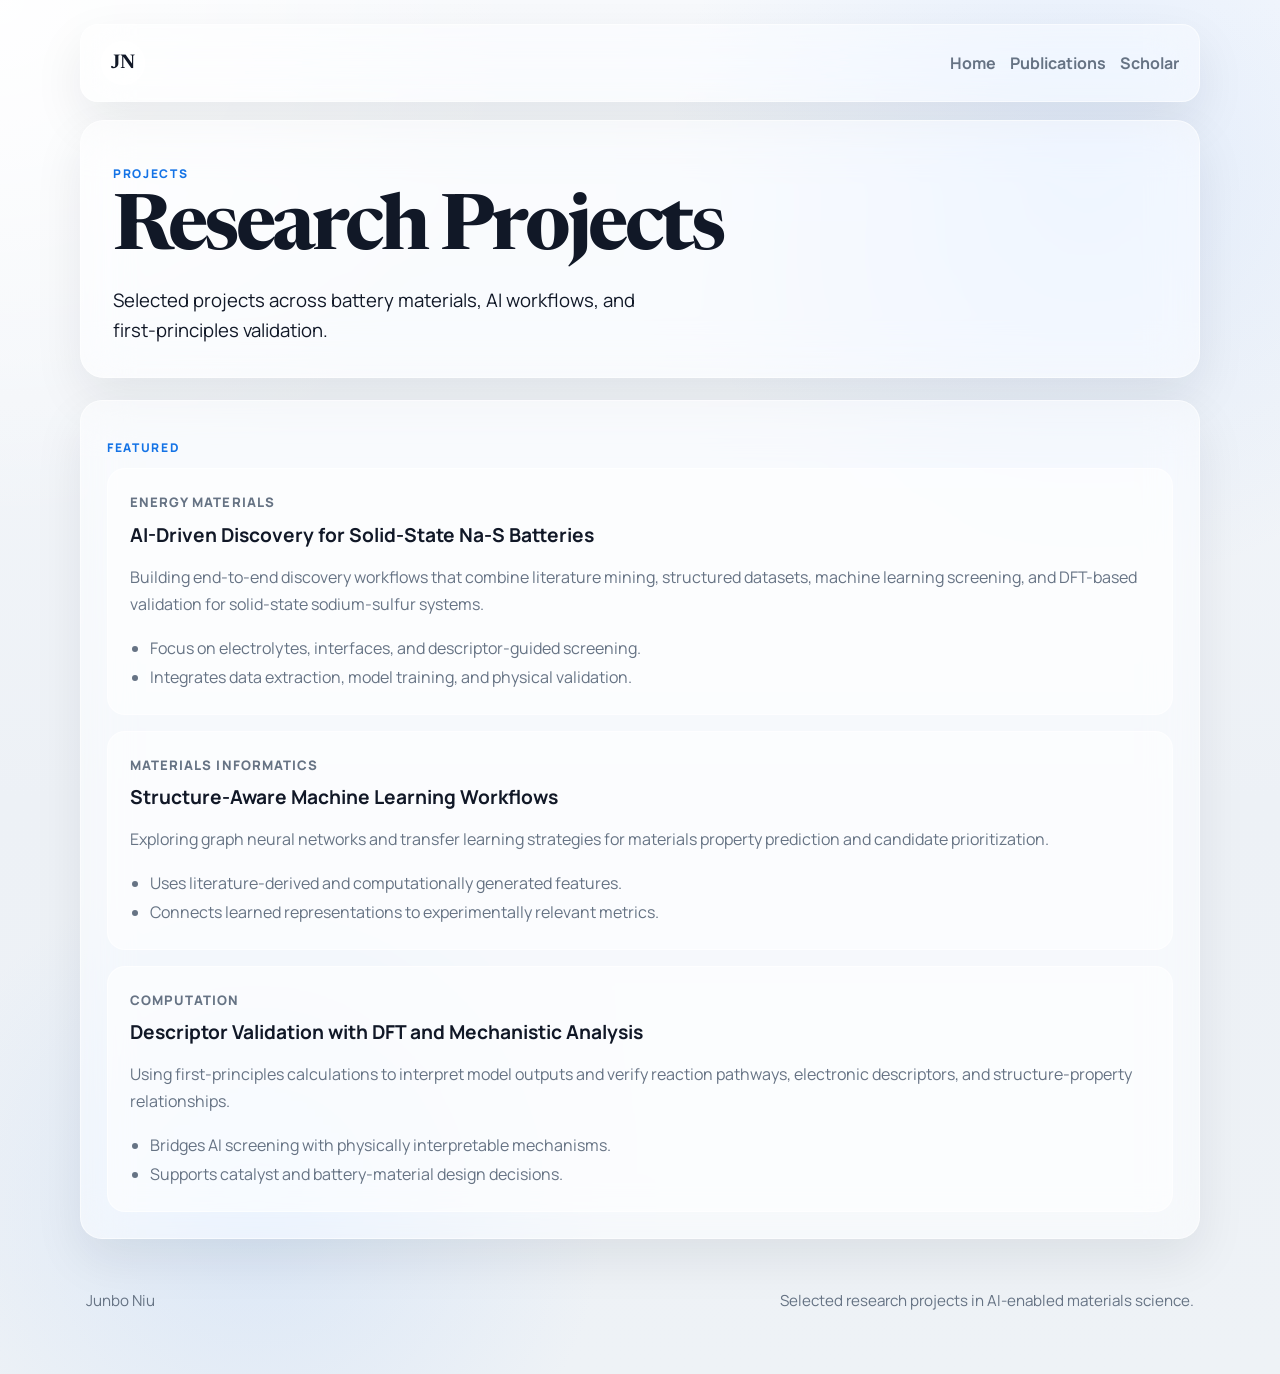
==== projects.html @ af75ff27 "Add projects page and favicon" ====
<!doctype html>
<html lang="en">
  <head>
    <meta charset="UTF-8" />
    <meta name="viewport" content="width=device-width, initial-scale=1.0" />
    <title>Junbo Niu · Projects</title>
    <meta
      name="description"
      content="Selected research projects by Junbo Niu in AI for materials discovery, battery materials, and computational modeling."
    />
    <link rel="icon" href="favicon.svg" type="image/svg+xml" />
    <link rel="preconnect" href="https://fonts.googleapis.com" />
    <link rel="preconnect" href="https://fonts.gstatic.com" crossorigin />
    <link
      href="https://fonts.googleapis.com/css2?family=Manrope:wght@400;500;700;800&family=Newsreader:opsz,wght@6..72,500;6..72,700&display=swap"
      rel="stylesheet"
    />
    <link rel="stylesheet" href="styles.css" />
  </head>
  <body>
    <div class="page-shell">
      <nav class="topbar">
        <a href="index.html" class="brand" aria-label="Junbo Niu home">JN</a>
        <div class="topbar-links">
          <a href="index.html">Home</a>
          <a href="publications.html">Publications</a>
          <a
            href="https://scholar.google.com/citations?user=FhTkiQkAAAAJ&hl=en"
            target="_blank"
            rel="noreferrer"
            >Scholar</a
          >
        </div>
      </nav>

      <header class="hero compact-hero">
        <div class="hero-copy">
          <p class="eyebrow">Projects</p>
          <h1>Research Projects</h1>
          <p class="lede">
            Selected projects across battery materials, AI workflows, and
            first-principles validation.
          </p>
        </div>
      </header>

      <main>
        <section class="section">
          <p class="section-tag">Featured</p>
          <div class="project-list">
            <article class="project-item">
              <p class="publication-meta">Energy Materials</p>
              <h3>AI-Driven Discovery for Solid-State Na-S Batteries</h3>
              <p>
                Building end-to-end discovery workflows that combine literature
                mining, structured datasets, machine learning screening, and
                DFT-based validation for solid-state sodium-sulfur systems.
              </p>
              <ul class="detail-list">
                <li>Focus on electrolytes, interfaces, and descriptor-guided screening.</li>
                <li>Integrates data extraction, model training, and physical validation.</li>
              </ul>
            </article>

            <article class="project-item">
              <p class="publication-meta">Materials Informatics</p>
              <h3>Structure-Aware Machine Learning Workflows</h3>
              <p>
                Exploring graph neural networks and transfer learning strategies
                for materials property prediction and candidate prioritization.
              </p>
              <ul class="detail-list">
                <li>Uses literature-derived and computationally generated features.</li>
                <li>Connects learned representations to experimentally relevant metrics.</li>
              </ul>
            </article>

            <article class="project-item">
              <p class="publication-meta">Computation</p>
              <h3>Descriptor Validation with DFT and Mechanistic Analysis</h3>
              <p>
                Using first-principles calculations to interpret model outputs
                and verify reaction pathways, electronic descriptors, and
                structure-property relationships.
              </p>
              <ul class="detail-list">
                <li>Bridges AI screening with physically interpretable mechanisms.</li>
                <li>Supports catalyst and battery-material design decisions.</li>
              </ul>
            </article>
          </div>
        </section>
      </main>

      <footer class="site-footer">
        <p>Junbo Niu</p>
        <p>Selected research projects in AI-enabled materials science.</p>
      </footer>
    </div>
  </body>
</html>
---- styles.css ----
:root {
  --bg: #eef2f6;
  --panel: rgba(255, 255, 255, 0.5);
  --card: rgba(255, 255, 255, 0.58);
  --ink: #111827;
  --muted: #667384;
  --accent: #1473e6;
  --accent-soft: rgba(20, 115, 230, 0.12);
  --line: rgba(255, 255, 255, 0.56);
  --shadow: 0 20px 50px rgba(15, 23, 42, 0.08);
}

* {
  box-sizing: border-box;
}

html {
  scroll-behavior: smooth;
}

body {
  margin: 0;
  color: var(--ink);
  font-family: "Manrope", sans-serif;
  background:
    radial-gradient(circle at top left, rgba(255, 255, 255, 0.96), transparent 28%),
    radial-gradient(circle at 85% 12%, rgba(125, 175, 255, 0.16), transparent 26%),
    radial-gradient(circle at 20% 88%, rgba(200, 220, 247, 0.5), transparent 22%),
    linear-gradient(180deg, #f7f9fc, #edf1f6 58%, #eef2f6);
}

.page-shell {
  width: min(1120px, calc(100% - 32px));
  margin: 24px auto 48px;
}

.topbar {
  display: flex;
  align-items: center;
  justify-content: space-between;
  gap: 18px;
  padding: 16px 20px;
  margin-bottom: 18px;
  border: 1px solid var(--line);
  border-radius: 18px;
  background: rgba(255, 255, 255, 0.42);
  backdrop-filter: blur(24px) saturate(140%);
  -webkit-backdrop-filter: blur(24px) saturate(140%);
  box-shadow: var(--shadow);
}

.brand {
  color: var(--ink);
  text-decoration: none;
  font-family: "Newsreader", serif;
  display: inline-flex;
  align-items: center;
  justify-content: center;
  width: 44px;
  height: 44px;
  border-radius: 999px;
  font-size: 1.25rem;
  font-weight: 700;
  background: rgba(255, 255, 255, 0.56);
  border: 1px solid rgba(255, 255, 255, 0.68);
}

.topbar-links {
  display: flex;
  flex-wrap: wrap;
  gap: 14px;
}

.topbar-links a {
  color: var(--muted);
  text-decoration: none;
  font-weight: 700;
  transition: color 140ms ease;
}

.topbar-links a:hover {
  color: var(--ink);
}

.hero,
.section,
.contact-panel {
  border: 1px solid var(--line);
  background: var(--panel);
  backdrop-filter: blur(24px) saturate(140%);
  -webkit-backdrop-filter: blur(24px) saturate(140%);
  box-shadow: var(--shadow);
}

.hero {
  display: grid;
  grid-template-columns: 1.2fr 0.82fr;
  gap: 20px;
  padding: 32px;
  border-radius: 24px;
  min-height: 320px;
}

.compact-hero {
  grid-template-columns: 1fr;
  min-height: auto;
}

.hero-copy {
  align-self: center;
}

.hero-note {
  margin: 14px 0 0;
  color: var(--muted);
  line-height: 1.7;
}

.hero-facts {
  display: grid;
  gap: 10px;
  margin-top: 6px;
}

.hero-facts p {
  margin: 0;
  color: var(--muted);
  line-height: 1.5;
}

.hero-facts strong {
  color: var(--ink);
  font-weight: 700;
  margin-right: 8px;
}

.eyebrow,
.section-tag,
.card-label,
.timeline-label {
  text-transform: uppercase;
  letter-spacing: 0.14em;
  font-size: 0.75rem;
  font-weight: 800;
  color: var(--accent);
}

h1,
h2,
h3 {
  margin: 0;
}

h1,
h2 {
  font-family: "Newsreader", serif;
  line-height: 0.98;
}

h1 {
  font-size: clamp(3rem, 6vw, 4.8rem);
  margin-top: 4px;
  letter-spacing: -0.045em;
}

h2 {
  font-size: clamp(1.9rem, 4vw, 3rem);
  letter-spacing: -0.04em;
}

h3 {
  font-size: 1.2rem;
  margin-bottom: 10px;
}

.lede {
  max-width: 560px;
  margin: 16px 0 0;
  font-size: clamp(1.02rem, 1.9vw, 1.16rem);
  line-height: 1.62;
}

.summary,
.section-copy p,
.research-card p,
.card p,
.contact-panel p {
  color: var(--muted);
  line-height: 1.72;
}

.hero-actions {
  display: flex;
  flex-wrap: wrap;
  gap: 12px;
  margin-top: 24px;
}

.button {
  display: inline-flex;
  align-items: center;
  justify-content: center;
  min-height: 44px;
  padding: 0 16px;
  border-radius: 999px;
  text-decoration: none;
  font-weight: 700;
  border: 1px solid transparent;
  transition: transform 140ms ease, background 140ms ease, border-color 140ms ease;
}

.button:hover {
  transform: translateY(-1px);
}

.button.primary {
  color: white;
  background: rgba(17, 24, 39, 0.92);
}

.button.secondary {
  color: var(--ink);
  background: rgba(255, 255, 255, 0.44);
  border-color: rgba(255, 255, 255, 0.62);
}

.profile-links,
.contact-links {
  display: flex;
  flex-wrap: wrap;
  gap: 8px;
  margin-top: 16px;
}

.profile-links a,
.contact-links a {
  display: inline-flex;
  align-items: center;
  justify-content: center;
  min-height: 38px;
  padding: 0 14px;
  border-radius: 999px;
  color: var(--ink);
  text-decoration: none;
  font-weight: 600;
  background: rgba(255, 255, 255, 0.48);
  border: 1px solid rgba(255, 255, 255, 0.62);
  font-size: 0.95rem;
}

.hero-card,
.card,
.contact-panel {
  border-radius: 24px;
}

.hero-card {
  align-self: stretch;
  padding: 22px;
  border: 1px solid rgba(255, 255, 255, 0.62);
  background: var(--card);
  display: flex;
  flex-direction: column;
  justify-content: center;
  gap: 12px;
}

.hero-card ul {
  margin: 18px 0 0;
  padding-left: 18px;
  line-height: 1.9;
  color: var(--muted);
}

.avatar-glass {
  display: grid;
  place-items: center;
  min-height: 164px;
}

.avatar-core {
  position: relative;
  display: grid;
  place-items: center;
  width: 124px;
  height: 124px;
  border-radius: 50%;
  background:
    radial-gradient(circle at 30% 30%, rgba(255, 255, 255, 0.92), rgba(255, 255, 255, 0.26) 52%, rgba(20, 115, 230, 0.18)),
    linear-gradient(180deg, rgba(255, 255, 255, 0.7), rgba(255, 255, 255, 0.2));
  border: 1px solid rgba(255, 255, 255, 0.75);
  box-shadow:
    inset 0 1px 0 rgba(255, 255, 255, 0.85),
    0 20px 45px rgba(35, 71, 122, 0.14);
}

.avatar-core::after {
  content: "";
  position: absolute;
  inset: 10px;
  border-radius: 50%;
  border: 1px solid rgba(255, 255, 255, 0.55);
}

.avatar-core span {
  position: relative;
  z-index: 1;
  font-family: "Newsreader", serif;
  font-size: 2.8rem;
  letter-spacing: -0.06em;
  color: rgba(17, 24, 39, 0.9);
}

.section {
  margin-top: 22px;
  padding: 26px;
  border-radius: 22px;
}

.two-column {
  display: grid;
  grid-template-columns: 0.85fr 1.15fr;
  gap: 28px;
}

.grid.cards {
  display: grid;
  grid-template-columns: repeat(3, minmax(0, 1fr));
  gap: 18px;
  margin-top: 24px;
}

.card {
  padding: 20px;
  background: var(--card);
  border: 1px solid rgba(255, 255, 255, 0.62);
  box-shadow: inset 0 1px 0 rgba(255, 255, 255, 0.5);
}

.section-heading {
  display: flex;
  align-items: end;
  justify-content: space-between;
  gap: 18px;
  margin-bottom: 26px;
}

.research-grid {
  display: grid;
  grid-template-columns: repeat(3, minmax(0, 1fr));
  gap: 14px;
}

.research-card {
  padding: 16px 18px;
  border-radius: 16px;
  border: 1px solid rgba(255, 255, 255, 0.62);
  background: var(--card);
}

.research-card h3 {
  font-size: 1.08rem;
  margin-bottom: 6px;
}

.research-card .timeline-label {
  margin-bottom: 8px;
}

.split-band {
  display: grid;
  grid-template-columns: 0.8fr 1.2fr;
  gap: 24px;
  align-items: start;
}

.compact-band h2 {
  max-width: 340px;
}

.keyword-cloud {
  display: flex;
  flex-wrap: wrap;
  gap: 10px;
}

.keyword-cloud span {
  padding: 10px 14px;
  border-radius: 999px;
  background: var(--card);
  border: 1px solid rgba(255, 255, 255, 0.62);
  color: var(--muted);
  font-weight: 700;
}

.mini-facts {
  display: flex;
  flex-wrap: wrap;
  gap: 10px;
  margin-top: 18px;
}

.mini-facts span {
  padding: 8px 12px;
  border-radius: 999px;
  background: rgba(255, 255, 255, 0.46);
  color: var(--ink);
  font-weight: 700;
  font-size: 0.92rem;
  border: 1px solid rgba(255, 255, 255, 0.62);
}

.publication-list {
  display: grid;
  gap: 16px;
  margin-top: 18px;
}

.publication-item {
  padding: 20px 22px;
  border-radius: 18px;
  border: 1px solid rgba(255, 255, 255, 0.62);
  background: var(--card);
}

.paper-links {
  display: flex;
  flex-wrap: wrap;
  gap: 10px;
  margin-top: 14px;
}

.paper-links a {
  display: inline-flex;
  align-items: center;
  min-height: 34px;
  padding: 0 12px;
  border-radius: 999px;
  background: rgba(255, 255, 255, 0.46);
  border: 1px solid rgba(255, 255, 255, 0.62);
  color: var(--ink);
  text-decoration: none;
  font-size: 0.92rem;
  font-weight: 700;
}

.detail-list {
  margin: 0;
  padding-left: 20px;
  color: var(--muted);
  line-height: 1.8;
}

.detail-list strong {
  color: var(--ink);
}

.project-list {
  display: grid;
  gap: 16px;
  margin-top: 12px;
}

.project-item {
  padding: 22px;
  border-radius: 18px;
  border: 1px solid rgba(255, 255, 255, 0.62);
  background: var(--card);
}

.project-item p {
  color: var(--muted);
  line-height: 1.7;
}

.profile-summary {
  max-width: 760px;
}

.inline-profile {
  margin-top: 16px;
}

.profile-summary p {
  margin: 0 0 10px;
  color: var(--muted);
  line-height: 1.65;
}

.profile-summary strong {
  color: var(--ink);
}

.publication-meta {
  margin: 0 0 8px;
  color: var(--accent);
  font-size: 0.82rem;
  font-weight: 800;
  letter-spacing: 0.08em;
  text-transform: uppercase;
}

.publication-authors {
  margin: 8px 0 0;
  color: var(--muted);
  line-height: 1.64;
}

.contact-panel {
  margin-top: 22px;
  padding: 26px;
}

.section-actions {
  margin-top: 22px;
}

.site-footer {
  display: flex;
  justify-content: space-between;
  gap: 20px;
  margin-top: 18px;
  padding: 18px 6px 0;
  color: var(--muted);
  font-size: 0.95rem;
}

@media (max-width: 860px) {
  .hero,
  .two-column,
  .split-band,
  .grid.cards,
  .research-grid {
    grid-template-columns: 1fr;
  }

  .topbar,
  .site-footer {
    flex-direction: column;
    align-items: flex-start;
  }

  .section-heading {
    align-items: flex-start;
    flex-direction: column;
  }

  .hero {
    padding: 24px;
  }

  .avatar-glass {
    min-height: 150px;
  }

  .avatar-core {
    width: 116px;
    height: 116px;
  }

  .section,
  .contact-panel {
    padding: 20px;
  }
}
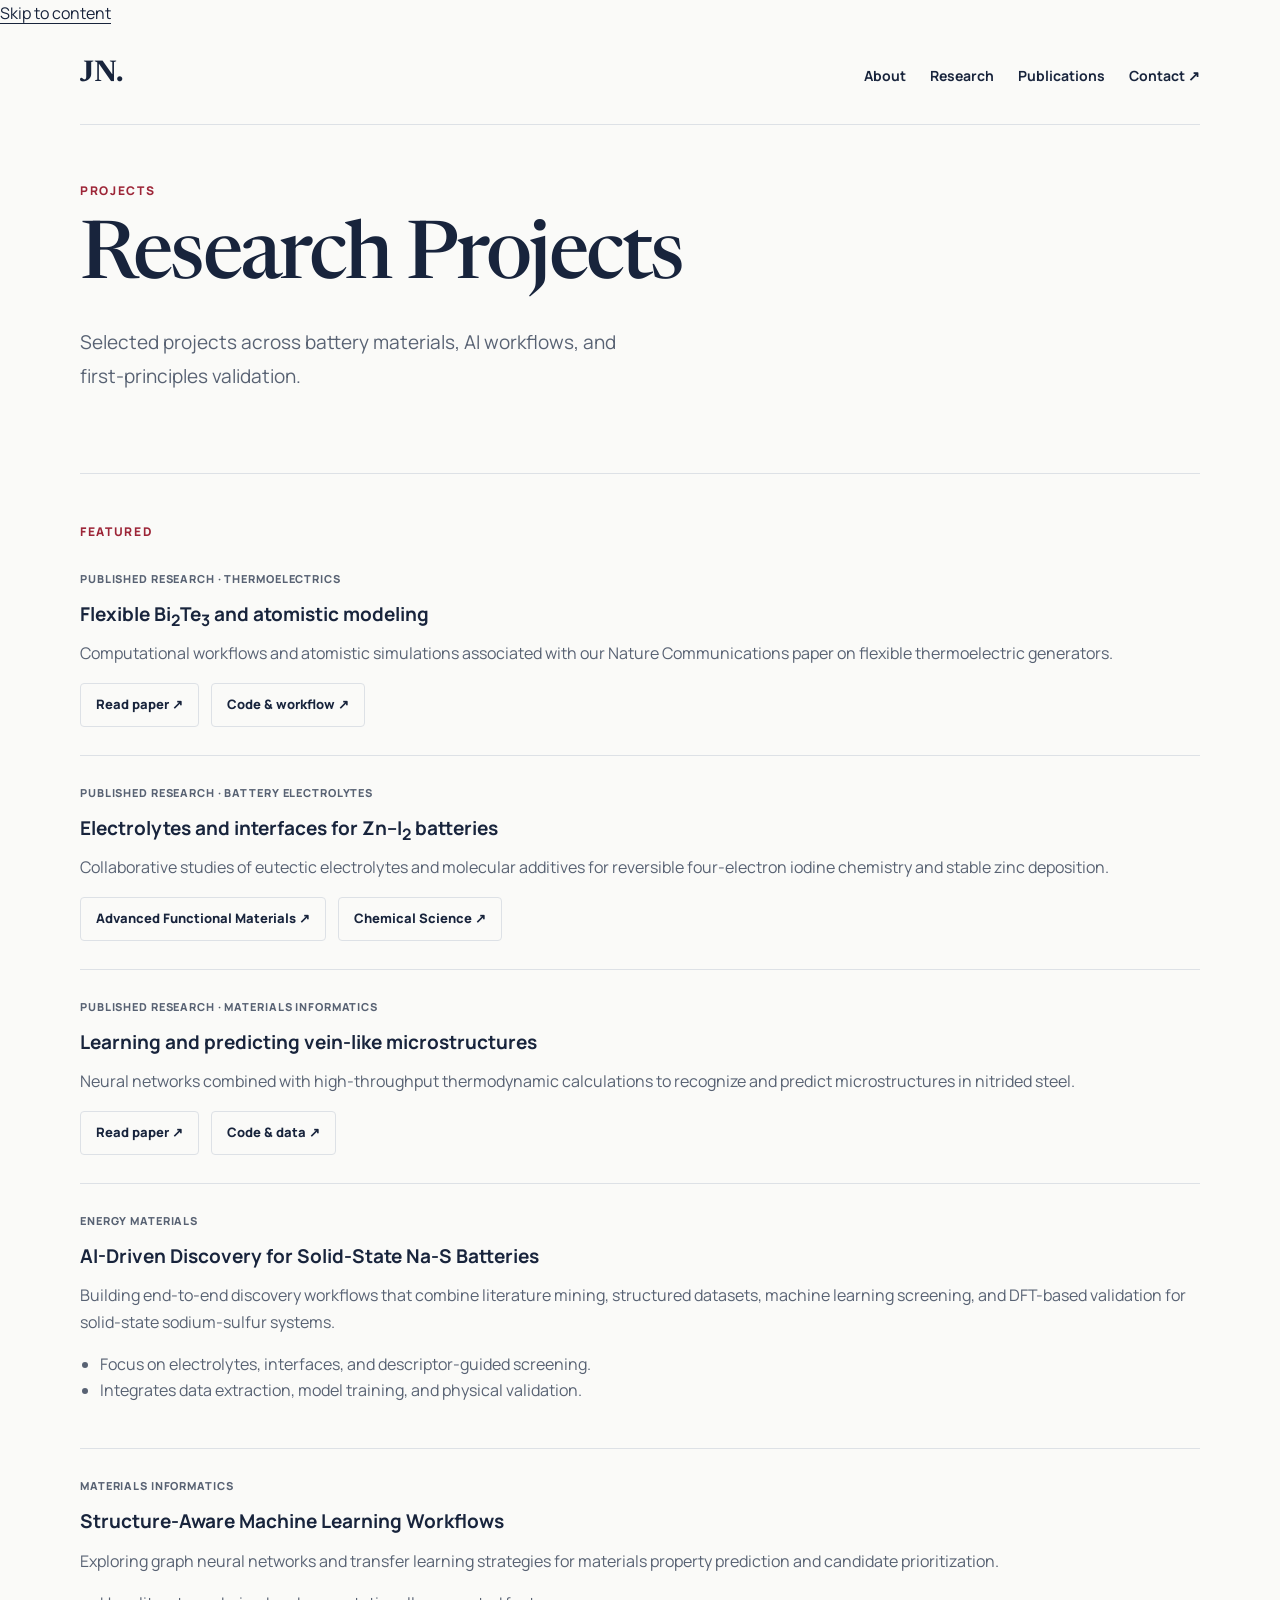
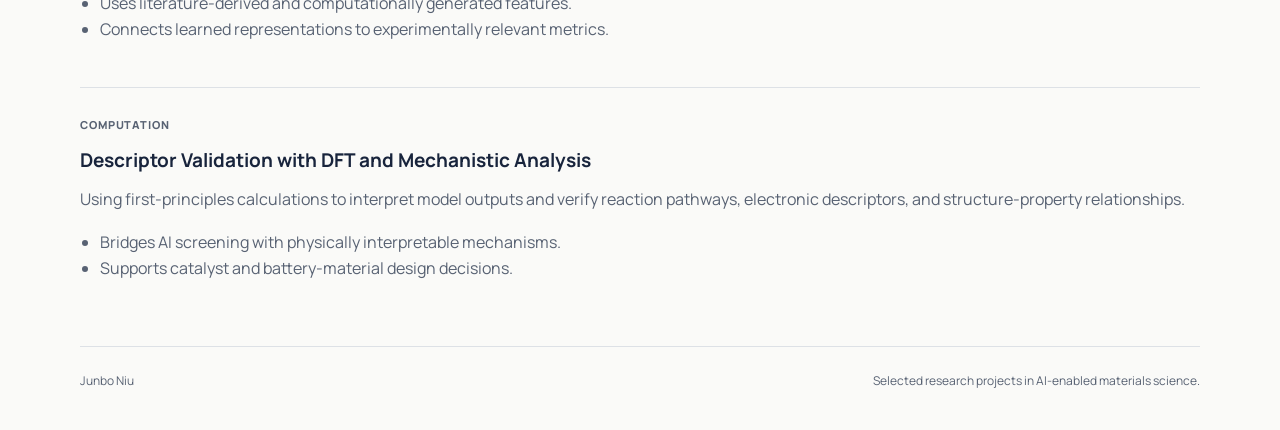
==== commit a5d55f1b: "feat: refresh verified publications and academic navigation" ====
--- a/projects.html
+++ b/projects.html
@@ -8,6 +8,11 @@
       name="description"
       content="Selected research projects by Junbo Niu in AI for materials discovery, battery materials, and computational modeling."
     />
+    <link rel="canonical" href="https://simonkingcat.github.io/projects.html" />
+    <meta property="og:type" content="website" />
+    <meta property="og:title" content="Junbo Niu · Research" />
+    <meta property="og:url" content="https://simonkingcat.github.io/projects.html" />
+    <meta property="og:description" content="AI for materials discovery, battery materials, and computational modeling at NTU." />
     <link rel="icon" href="favicon.svg" type="image/svg+xml" />
     <link rel="preconnect" href="https://fonts.googleapis.com" />
     <link rel="preconnect" href="https://fonts.gstatic.com" crossorigin />
@@ -15,21 +20,18 @@
       href="https://fonts.googleapis.com/css2?family=Manrope:wght@400;500;700;800&family=Newsreader:opsz,wght@6..72,500;6..72,700&display=swap"
       rel="stylesheet"
     />
-    <link rel="stylesheet" href="styles.css" />
+    <link rel="stylesheet" href="styles.css?v=20261009" />
   </head>
   <body>
+    <a class="skip-link" href="#main">Skip to content</a>
     <div class="page-shell">
-      <nav class="topbar">
-        <a href="index.html" class="brand" aria-label="Junbo Niu home">JN</a>
+      <nav class="topbar" aria-label="Main navigation">
+        <a href="index.html" class="brand" aria-label="Junbo Niu home">JN<span class="brand-dot">.</span></a>
         <div class="topbar-links">
-          <a href="index.html">Home</a>
+          <a href="index.html">About</a>
+          <a href="projects.html" aria-current="page">Research</a>
           <a href="publications.html">Publications</a>
-          <a
-            href="https://scholar.google.com/citations?user=FhTkiQkAAAAJ&hl=en"
-            target="_blank"
-            rel="noreferrer"
-            >Scholar</a
-          >
+          <a href="mailto:junbo.niu@ntu.edu.sg">Contact <span aria-hidden="true">↗</span></a>
         </div>
       </nav>
 
@@ -44,10 +46,37 @@
         </div>
       </header>
 
-      <main>
+      <main id="main">
         <section class="section">
           <p class="section-tag">Featured</p>
           <div class="project-list">
+            <article class="project-item">
+              <p class="publication-meta">Published research · Thermoelectrics</p>
+              <h3>Flexible Bi<sub>2</sub>Te<sub>3</sub> and atomistic modeling</h3>
+              <p>Computational workflows and atomistic simulations associated with our Nature Communications paper on flexible thermoelectric generators.</p>
+              <div class="paper-links">
+                <a href="https://doi.org/10.1038/s41467-026-77574-1" target="_blank" rel="noreferrer">Read paper ↗</a>
+                <a href="https://github.com/SimonkingCat/Bi2Te3-deepmd-workflow" target="_blank" rel="noreferrer">Code &amp; workflow ↗</a>
+              </div>
+            </article>
+            <article class="project-item">
+              <p class="publication-meta">Published research · Battery electrolytes</p>
+              <h3>Electrolytes and interfaces for Zn–I<sub>2</sub> batteries</h3>
+              <p>Collaborative studies of eutectic electrolytes and molecular additives for reversible four-electron iodine chemistry and stable zinc deposition.</p>
+              <div class="paper-links">
+                <a href="https://doi.org/10.1002/adfm.75378" target="_blank" rel="noreferrer">Advanced Functional Materials ↗</a>
+                <a href="https://doi.org/10.1039/D6SC00182C" target="_blank" rel="noreferrer">Chemical Science ↗</a>
+              </div>
+            </article>
+            <article class="project-item">
+              <p class="publication-meta">Published research · Materials informatics</p>
+              <h3>Learning and predicting vein-like microstructures</h3>
+              <p>Neural networks combined with high-throughput thermodynamic calculations to recognize and predict microstructures in nitrided steel.</p>
+              <div class="paper-links">
+                <a href="https://doi.org/10.1002/aisy.202400260" target="_blank" rel="noreferrer">Read paper ↗</a>
+                <a href="https://github.com/SimonkingCat/Employing-Deep-Neural-Networks-and-High-Throughput-Computing-for-the-Recognition-and-Prediction-of-V" target="_blank" rel="noreferrer">Code &amp; data ↗</a>
+              </div>
+            </article>
             <article class="project-item">
               <p class="publication-meta">Energy Materials</p>
               <h3>AI-Driven Discovery for Solid-State Na-S Batteries</h3>
@@ -97,5 +126,10 @@
         <p>Selected research projects in AI-enabled materials science.</p>
       </footer>
     </div>
+    <script
+      data-goatcounter="https://simonniu.goatcounter.com/count"
+      async
+      src="//gc.zgo.at/count.js"
+    ></script>
   </body>
 </html>
--- a/styles.css
+++ b/styles.css
@@ -1,565 +1,99 @@
 :root {
-  --bg: #eef2f6;
-  --panel: rgba(255, 255, 255, 0.5);
-  --card: rgba(255, 255, 255, 0.58);
-  --ink: #111827;
-  --muted: #667384;
-  --accent: #1473e6;
-  --accent-soft: rgba(20, 115, 230, 0.12);
-  --line: rgba(255, 255, 255, 0.56);
-  --shadow: 0 20px 50px rgba(15, 23, 42, 0.08);
+  --bg: #fafaf8;
+  --panel: #fff;
+  --card: #fff;
+  --ink: #18243c;
+  --muted: #586273;
+  --accent: #9d2638;
+  --line: #dde1e6;
 }
+* { box-sizing: border-box; }
+html { scroll-behavior: smooth; }
+body { margin: 0; background: var(--bg); color: var(--ink); font-family: "Manrope", sans-serif; line-height: 1.65; }
+a { color: var(--ink); text-underline-offset: 4px; }
+a:hover { color: var(--accent); }
+a:focus-visible { outline: 3px solid var(--accent); outline-offset: 5px; }
+.page-shell { width: min(1120px, calc(100% - 64px)); margin: 0 auto; }
+.topbar { display: flex; align-items: center; justify-content: space-between; gap: 24px; padding: 24px 0; border-bottom: 1px solid var(--line); }
+.brand { font-family: "Newsreader", Georgia, serif; font-size: 30px; font-weight: 700; text-decoration: none; }
+.topbar-links { display: flex; flex-wrap: wrap; gap: 24px; }
+.topbar-links a { font-size: 14px; font-weight: 700; text-decoration: none; }
+.hero { display: grid; grid-template-columns: minmax(0, 1.5fr) minmax(0, 1fr); gap: 64px; padding: 72px 0 64px; align-items: center; }
+.compact-hero { grid-template-columns: 1fr; padding: 56px 0 40px; }
+.hero-copy { min-width: 0; }
+h1, h2 { font-family: "Newsreader", Georgia, serif; font-weight: 500; letter-spacing: -0.035em; line-height: 1.12; margin: 0; }
+h1 { font-size: clamp(46px, 6.5vw, 80px); }
+h2 { font-size: clamp(28px, 3.3vw, 40px); }
+h3 { font-size: 19px; line-height: 1.5; margin: 0 0 12px; }
+p { margin: 0 0 16px; }
+.lede { font-size: 19px; line-height: 1.75; max-width: 570px; margin: 22px 0 0; color: var(--muted); }
+.eyebrow, .section-tag, .card-label, .timeline-label { color: var(--accent); font-size: 12px; font-weight: 800; letter-spacing: 0.14em; text-transform: uppercase; margin: 0 0 14px; }
+.hero-card { border-left: 1px solid var(--line); padding: 4px 0 4px 32px; }
+.avatar-glass { display: none; }
+.hero-facts { display: grid; gap: 10px; }
+.hero-facts p { font-size: 13px; margin: 0; color: var(--muted); overflow-wrap: anywhere; }
+.hero-facts strong { display: inline-block; min-width: 52px; color: var(--ink); }
+.profile-links, .contact-links, .hero-actions, .paper-links { display: flex; flex-wrap: wrap; align-items: center; gap: 12px; margin-top: 22px; }
+.profile-links a, .contact-links a { font-size: 13px; font-weight: 700; overflow-wrap: anywhere; }
+.button { display: inline-flex; align-items: center; justify-content: center; min-height: 44px; padding: 10px 20px; border: 1px solid var(--line); border-radius: 4px; text-decoration: none; font-size: 14px; font-weight: 700; }
+.button.primary { color: white; background: var(--ink); border-color: var(--ink); }
+.button.secondary { background: transparent; }
+.button:hover { border-color: var(--accent); }
+.button.primary:hover { background: var(--accent); color: white; }
+.latest-update { display: grid; grid-template-columns: 150px minmax(0, 1fr) auto; align-items: center; gap: 24px; padding: 24px 28px; background: #f0f2f5; border-left: 3px solid var(--accent); }
+.latest-update p { margin: 0; font-size: 14px; }
+.latest-update .section-tag { font-size: 11px; }
+.latest-update a { font-weight: 700; }
+.section { border-top: 1px solid var(--line); padding: 48px 0; margin-top: 0; }
+main > .section:first-child { margin-top: 40px; }
+.two-column { display: grid; grid-template-columns: 0.85fr 1.15fr; gap: 56px; }
+.section-copy p, .research-card p, .project-item p, .profile-summary p, .contact-panel > p { color: var(--muted); }
+.profile-summary { margin-top: 24px; }
+.profile-summary p { font-size: 14px; }
+.profile-summary strong { color: var(--ink); }
+.mini-facts, .keyword-cloud { display: flex; flex-wrap: wrap; gap: 8px; margin-top: 24px; }
+.mini-facts span, .keyword-cloud span { font-size: 12px; color: var(--muted); padding: 5px 10px; border: 1px solid var(--line); border-radius: 3px; }
+.section-heading { display: flex; align-items: end; justify-content: space-between; gap: 24px; margin-bottom: 28px; }
+.research-grid, .grid.cards { display: grid; grid-template-columns: repeat(3, minmax(0, 1fr)); gap: 24px; }
+.research-card, .card { padding: 24px; background: white; border: 1px solid var(--line); border-radius: 4px; }
+.research-card h3 { font-size: 17px; }
+.research-card p { font-size: 14px; margin-bottom: 0; }
+.research-card .timeline-label { color: var(--accent); font-size: 11px; margin-bottom: 16px; }
+.publication-list, .project-list { margin-top: 28px; }
+.publication-item, .project-item { padding: 28px 0; border-bottom: 1px solid var(--line); }
+.publication-item:last-child, .project-item:last-child { border-bottom: 0; padding-bottom: 0; }
+.publication-item:first-child, .project-item:first-child { padding-top: 0; }
+.publication-item h3 { max-width: 900px; font-size: 21px; font-weight: 700; }
+.publication-meta { color: var(--accent); font-size: 11px; font-weight: 800; letter-spacing: 0.08em; text-transform: uppercase; margin: 0 0 12px; }
+.publication-authors { color: var(--muted); font-size: 14px; max-width: 900px; margin: 10px 0 0; }
+.paper-links { margin-top: 16px; }
+.paper-links a { font-size: 13px; font-weight: 800; display: inline-flex; align-items: center; min-height: 44px; padding: 0 15px; border: 1px solid var(--line); border-radius: 4px; text-decoration: none; }
+.paper-links a:hover { border-color: var(--accent); }
+.section-actions { margin-top: 28px; }
+.detail-list { color: var(--muted); padding-left: 20px; }
+.contact-panel h2 { margin-bottom: 20px; }
+.site-footer { display: flex; justify-content: space-between; gap: 24px; border-top: 1px solid var(--line); padding: 24px 0 40px; font-size: 12px; color: var(--muted); }
+.site-footer p { margin: 0; }
+sub { line-height: 0; }
+@media (max-width: 860px) {
+  .hero { gap: 32px; }
+  .two-column { gap: 32px; grid-template-columns: 1fr; }
+  .research-grid, .grid.cards { grid-template-columns: 1fr; gap: 12px; }
+  .latest-update { grid-template-columns: 1fr; gap: 12px; }
+}
+@media (max-width: 600px) {
+  .page-shell { width: calc(100% - 40px); }
+  .topbar { gap: 20px; padding: 18px 0; }
+  .topbar-links { gap: 14px; }
+  .topbar-links a { font-size: 12px; }
+  .hero { grid-template-columns: 1fr; padding: 40px 0; gap: 32px; }
+  .hero-card { border-left: 0; border-top: 1px solid var(--line); padding: 24px 0 0; }
+  .lede { font-size: 17px; }
+  .section { padding: 32px 0; }
+  .section-heading { align-items: start; flex-direction: column; }
+  .publication-item h3 { font-size: 18px; }
+  .site-footer { flex-direction: column; gap: 8px; }
+  .latest-update { padding: 20px; }
+}
+@media (prefers-reduced-motion: reduce) { html { scroll-behavior: auto; } }
 
-* {
-  box-sizing: border-box;
-}
-
-html {
-  scroll-behavior: smooth;
-}
-
-body {
-  margin: 0;
-  color: var(--ink);
-  font-family: "Manrope", sans-serif;
-  background:
-    radial-gradient(circle at top left, rgba(255, 255, 255, 0.96), transparent 28%),
-    radial-gradient(circle at 85% 12%, rgba(125, 175, 255, 0.16), transparent 26%),
-    radial-gradient(circle at 20% 88%, rgba(200, 220, 247, 0.5), transparent 22%),
-    linear-gradient(180deg, #f7f9fc, #edf1f6 58%, #eef2f6);
-}
-
-.page-shell {
-  width: min(1120px, calc(100% - 32px));
-  margin: 24px auto 48px;
-}
-
-.topbar {
-  display: flex;
-  align-items: center;
-  justify-content: space-between;
-  gap: 18px;
-  padding: 16px 20px;
-  margin-bottom: 18px;
-  border: 1px solid var(--line);
-  border-radius: 18px;
-  background: rgba(255, 255, 255, 0.42);
-  backdrop-filter: blur(24px) saturate(140%);
-  -webkit-backdrop-filter: blur(24px) saturate(140%);
-  box-shadow: var(--shadow);
-}
-
-.brand {
-  color: var(--ink);
-  text-decoration: none;
-  font-family: "Newsreader", serif;
-  display: inline-flex;
-  align-items: center;
-  justify-content: center;
-  width: 44px;
-  height: 44px;
-  border-radius: 999px;
-  font-size: 1.25rem;
-  font-weight: 700;
-  background: rgba(255, 255, 255, 0.56);
-  border: 1px solid rgba(255, 255, 255, 0.68);
-}
-
-.topbar-links {
-  display: flex;
-  flex-wrap: wrap;
-  gap: 14px;
-}
-
-.topbar-links a {
-  color: var(--muted);
-  text-decoration: none;
-  font-weight: 700;
-  transition: color 140ms ease;
-}
-
-.topbar-links a:hover {
-  color: var(--ink);
-}
-
-.hero,
-.section,
-.contact-panel {
-  border: 1px solid var(--line);
-  background: var(--panel);
-  backdrop-filter: blur(24px) saturate(140%);
-  -webkit-backdrop-filter: blur(24px) saturate(140%);
-  box-shadow: var(--shadow);
-}
-
-.hero {
-  display: grid;
-  grid-template-columns: 1.2fr 0.82fr;
-  gap: 20px;
-  padding: 32px;
-  border-radius: 24px;
-  min-height: 320px;
-}
-
-.compact-hero {
-  grid-template-columns: 1fr;
-  min-height: auto;
-}
-
-.hero-copy {
-  align-self: center;
-}
-
-.hero-note {
-  margin: 14px 0 0;
-  color: var(--muted);
-  line-height: 1.7;
-}
-
-.hero-facts {
-  display: grid;
-  gap: 10px;
-  margin-top: 6px;
-}
-
-.hero-facts p {
-  margin: 0;
-  color: var(--muted);
-  line-height: 1.5;
-}
-
-.hero-facts strong {
-  color: var(--ink);
-  font-weight: 700;
-  margin-right: 8px;
-}
-
-.eyebrow,
-.section-tag,
-.card-label,
-.timeline-label {
-  text-transform: uppercase;
-  letter-spacing: 0.14em;
-  font-size: 0.75rem;
-  font-weight: 800;
-  color: var(--accent);
-}
-
-h1,
-h2,
-h3 {
-  margin: 0;
-}
-
-h1,
-h2 {
-  font-family: "Newsreader", serif;
-  line-height: 0.98;
-}
-
-h1 {
-  font-size: clamp(3rem, 6vw, 4.8rem);
-  margin-top: 4px;
-  letter-spacing: -0.045em;
-}
-
-h2 {
-  font-size: clamp(1.9rem, 4vw, 3rem);
-  letter-spacing: -0.04em;
-}
-
-h3 {
-  font-size: 1.2rem;
-  margin-bottom: 10px;
-}
-
-.lede {
-  max-width: 560px;
-  margin: 16px 0 0;
-  font-size: clamp(1.02rem, 1.9vw, 1.16rem);
-  line-height: 1.62;
-}
-
-.summary,
-.section-copy p,
-.research-card p,
-.card p,
-.contact-panel p {
-  color: var(--muted);
-  line-height: 1.72;
-}
-
-.hero-actions {
-  display: flex;
-  flex-wrap: wrap;
-  gap: 12px;
-  margin-top: 24px;
-}
-
-.button {
-  display: inline-flex;
-  align-items: center;
-  justify-content: center;
-  min-height: 44px;
-  padding: 0 16px;
-  border-radius: 999px;
-  text-decoration: none;
-  font-weight: 700;
-  border: 1px solid transparent;
-  transition: transform 140ms ease, background 140ms ease, border-color 140ms ease;
-}
-
-.button:hover {
-  transform: translateY(-1px);
-}
-
-.button.primary {
-  color: white;
-  background: rgba(17, 24, 39, 0.92);
-}
-
-.button.secondary {
-  color: var(--ink);
-  background: rgba(255, 255, 255, 0.44);
-  border-color: rgba(255, 255, 255, 0.62);
-}
-
-.profile-links,
-.contact-links {
-  display: flex;
-  flex-wrap: wrap;
-  gap: 8px;
-  margin-top: 16px;
-}
-
-.profile-links a,
-.contact-links a {
-  display: inline-flex;
-  align-items: center;
-  justify-content: center;
-  min-height: 38px;
-  padding: 0 14px;
-  border-radius: 999px;
-  color: var(--ink);
-  text-decoration: none;
-  font-weight: 600;
-  background: rgba(255, 255, 255, 0.48);
-  border: 1px solid rgba(255, 255, 255, 0.62);
-  font-size: 0.95rem;
-}
-
-.hero-card,
-.card,
-.contact-panel {
-  border-radius: 24px;
-}
-
-.hero-card {
-  align-self: stretch;
-  padding: 22px;
-  border: 1px solid rgba(255, 255, 255, 0.62);
-  background: var(--card);
-  display: flex;
-  flex-direction: column;
-  justify-content: center;
-  gap: 12px;
-}
-
-.hero-card ul {
-  margin: 18px 0 0;
-  padding-left: 18px;
-  line-height: 1.9;
-  color: var(--muted);
-}
-
-.avatar-glass {
-  display: grid;
-  place-items: center;
-  min-height: 164px;
-}
-
-.avatar-core {
-  position: relative;
-  display: grid;
-  place-items: center;
-  width: 124px;
-  height: 124px;
-  border-radius: 50%;
-  background:
-    radial-gradient(circle at 30% 30%, rgba(255, 255, 255, 0.92), rgba(255, 255, 255, 0.26) 52%, rgba(20, 115, 230, 0.18)),
-    linear-gradient(180deg, rgba(255, 255, 255, 0.7), rgba(255, 255, 255, 0.2));
-  border: 1px solid rgba(255, 255, 255, 0.75);
-  box-shadow:
-    inset 0 1px 0 rgba(255, 255, 255, 0.85),
-    0 20px 45px rgba(35, 71, 122, 0.14);
-}
-
-.avatar-core::after {
-  content: "";
-  position: absolute;
-  inset: 10px;
-  border-radius: 50%;
-  border: 1px solid rgba(255, 255, 255, 0.55);
-}
-
-.avatar-core span {
-  position: relative;
-  z-index: 1;
-  font-family: "Newsreader", serif;
-  font-size: 2.8rem;
-  letter-spacing: -0.06em;
-  color: rgba(17, 24, 39, 0.9);
-}
-
-.section {
-  margin-top: 22px;
-  padding: 26px;
-  border-radius: 22px;
-}
-
-.two-column {
-  display: grid;
-  grid-template-columns: 0.85fr 1.15fr;
-  gap: 28px;
-}
-
-.grid.cards {
-  display: grid;
-  grid-template-columns: repeat(3, minmax(0, 1fr));
-  gap: 18px;
-  margin-top: 24px;
-}
-
-.card {
-  padding: 20px;
-  background: var(--card);
-  border: 1px solid rgba(255, 255, 255, 0.62);
-  box-shadow: inset 0 1px 0 rgba(255, 255, 255, 0.5);
-}
-
-.section-heading {
-  display: flex;
-  align-items: end;
-  justify-content: space-between;
-  gap: 18px;
-  margin-bottom: 26px;
-}
-
-.research-grid {
-  display: grid;
-  grid-template-columns: repeat(3, minmax(0, 1fr));
-  gap: 14px;
-}
-
-.research-card {
-  padding: 16px 18px;
-  border-radius: 16px;
-  border: 1px solid rgba(255, 255, 255, 0.62);
-  background: var(--card);
-}
-
-.research-card h3 {
-  font-size: 1.08rem;
-  margin-bottom: 6px;
-}
-
-.research-card .timeline-label {
-  margin-bottom: 8px;
-}
-
-.split-band {
-  display: grid;
-  grid-template-columns: 0.8fr 1.2fr;
-  gap: 24px;
-  align-items: start;
-}
-
-.compact-band h2 {
-  max-width: 340px;
-}
-
-.keyword-cloud {
-  display: flex;
-  flex-wrap: wrap;
-  gap: 10px;
-}
-
-.keyword-cloud span {
-  padding: 10px 14px;
-  border-radius: 999px;
-  background: var(--card);
-  border: 1px solid rgba(255, 255, 255, 0.62);
-  color: var(--muted);
-  font-weight: 700;
-}
-
-.mini-facts {
-  display: flex;
-  flex-wrap: wrap;
-  gap: 10px;
-  margin-top: 18px;
-}
-
-.mini-facts span {
-  padding: 8px 12px;
-  border-radius: 999px;
-  background: rgba(255, 255, 255, 0.46);
-  color: var(--ink);
-  font-weight: 700;
-  font-size: 0.92rem;
-  border: 1px solid rgba(255, 255, 255, 0.62);
-}
-
-.publication-list {
-  display: grid;
-  gap: 16px;
-  margin-top: 18px;
-}
-
-.publication-item {
-  padding: 20px 22px;
-  border-radius: 18px;
-  border: 1px solid rgba(255, 255, 255, 0.62);
-  background: var(--card);
-}
-
-.paper-links {
-  display: flex;
-  flex-wrap: wrap;
-  gap: 10px;
-  margin-top: 14px;
-}
-
-.paper-links a {
-  display: inline-flex;
-  align-items: center;
-  min-height: 34px;
-  padding: 0 12px;
-  border-radius: 999px;
-  background: rgba(255, 255, 255, 0.46);
-  border: 1px solid rgba(255, 255, 255, 0.62);
-  color: var(--ink);
-  text-decoration: none;
-  font-size: 0.92rem;
-  font-weight: 700;
-}
-
-.detail-list {
-  margin: 0;
-  padding-left: 20px;
-  color: var(--muted);
-  line-height: 1.8;
-}
-
-.detail-list strong {
-  color: var(--ink);
-}
-
-.project-list {
-  display: grid;
-  gap: 16px;
-  margin-top: 12px;
-}
-
-.project-item {
-  padding: 22px;
-  border-radius: 18px;
-  border: 1px solid rgba(255, 255, 255, 0.62);
-  background: var(--card);
-}
-
-.project-item p {
-  color: var(--muted);
-  line-height: 1.7;
-}
-
-.profile-summary {
-  max-width: 760px;
-}
-
-.inline-profile {
-  margin-top: 16px;
-}
-
-.profile-summary p {
-  margin: 0 0 10px;
-  color: var(--muted);
-  line-height: 1.65;
-}
-
-.profile-summary strong {
-  color: var(--ink);
-}
-
-.publication-meta {
-  margin: 0 0 8px;
-  color: var(--accent);
-  font-size: 0.82rem;
-  font-weight: 800;
-  letter-spacing: 0.08em;
-  text-transform: uppercase;
-}
-
-.publication-authors {
-  margin: 8px 0 0;
-  color: var(--muted);
-  line-height: 1.64;
-}
-
-.contact-panel {
-  margin-top: 22px;
-  padding: 26px;
-}
-
-.section-actions {
-  margin-top: 22px;
-}
-
-.site-footer {
-  display: flex;
-  justify-content: space-between;
-  gap: 20px;
-  margin-top: 18px;
-  padding: 18px 6px 0;
-  color: var(--muted);
-  font-size: 0.95rem;
-}
-
-@media (max-width: 860px) {
-  .hero,
-  .two-column,
-  .split-band,
-  .grid.cards,
-  .research-grid {
-    grid-template-columns: 1fr;
-  }
-
-  .topbar,
-  .site-footer {
-    flex-direction: column;
-    align-items: flex-start;
-  }
-
-  .section-heading {
-    align-items: flex-start;
-    flex-direction: column;
-  }
-
-  .hero {
-    padding: 24px;
-  }
-
-  .avatar-glass {
-    min-height: 150px;
-  }
-
-  .avatar-core {
-    width: 116px;
-    height: 116px;
-  }
-
-  .section,
-  .contact-panel {
-    padding: 20px;
-  }
-}
